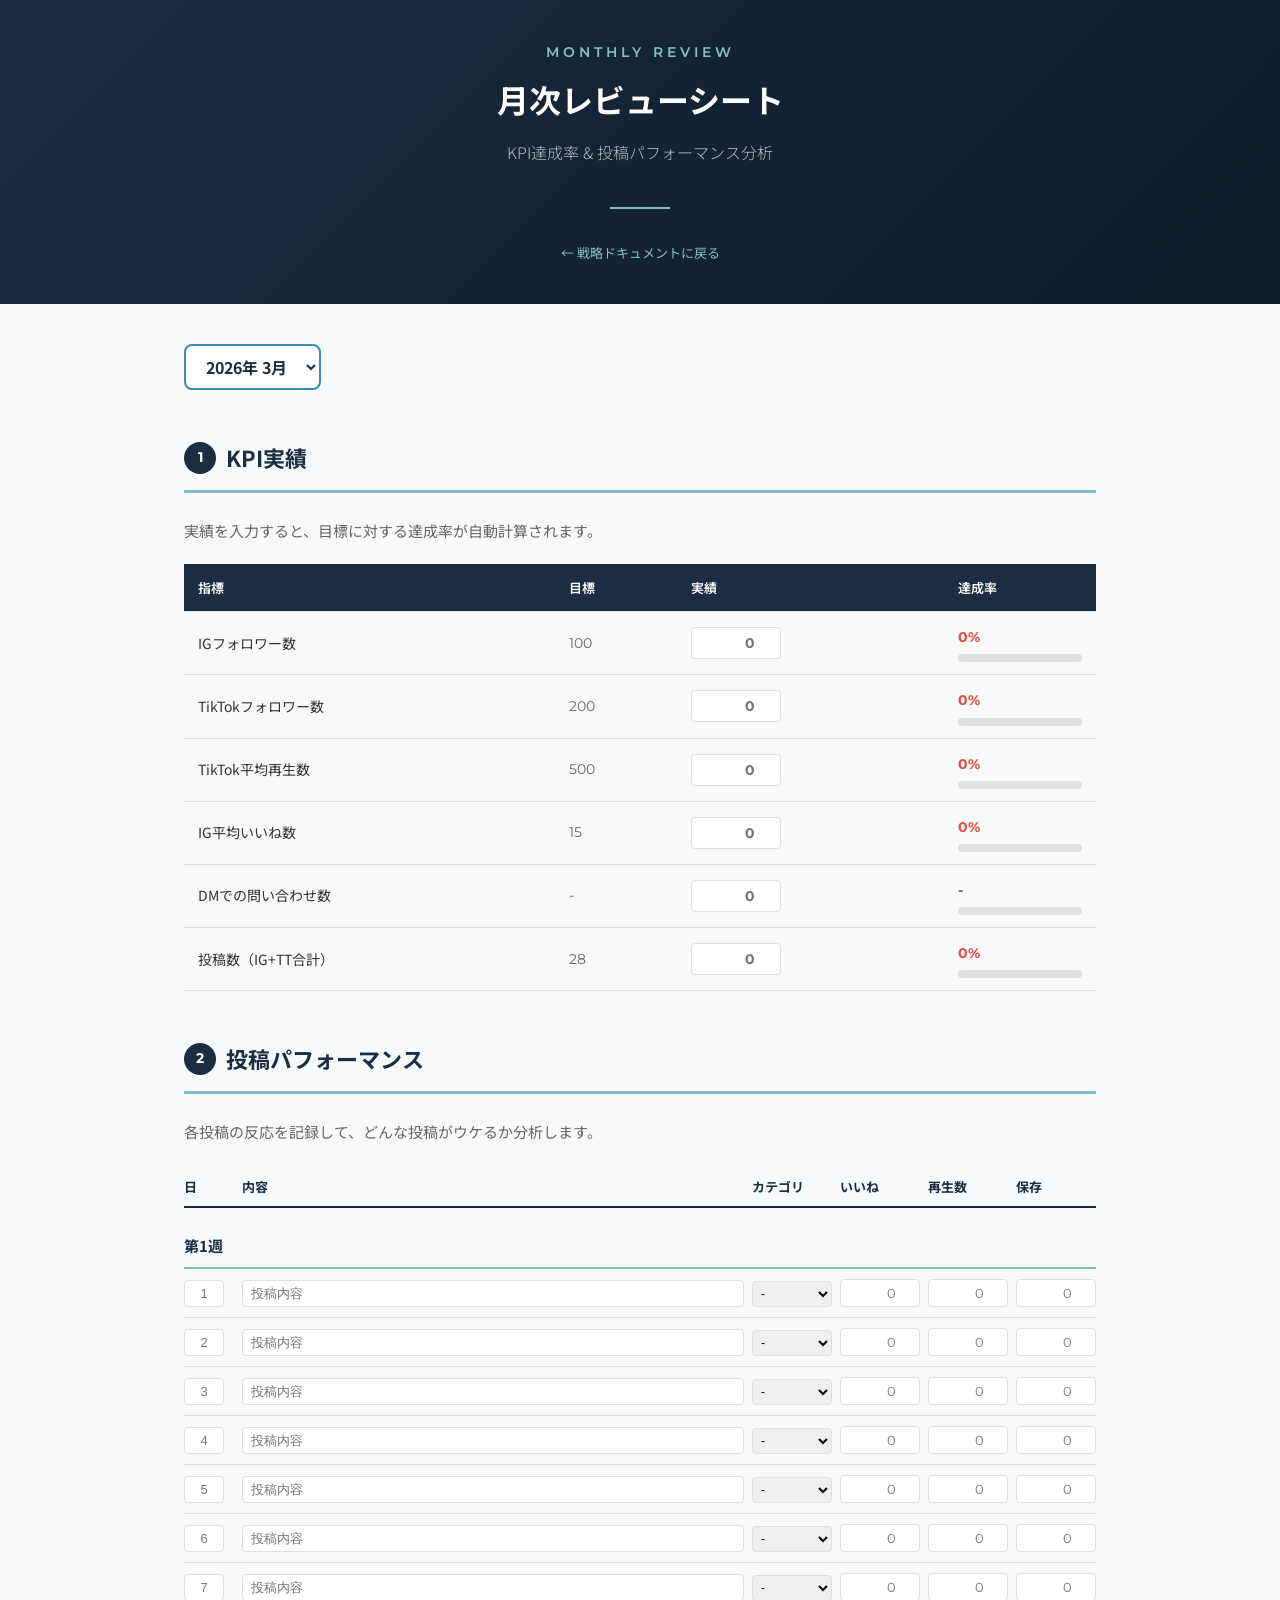
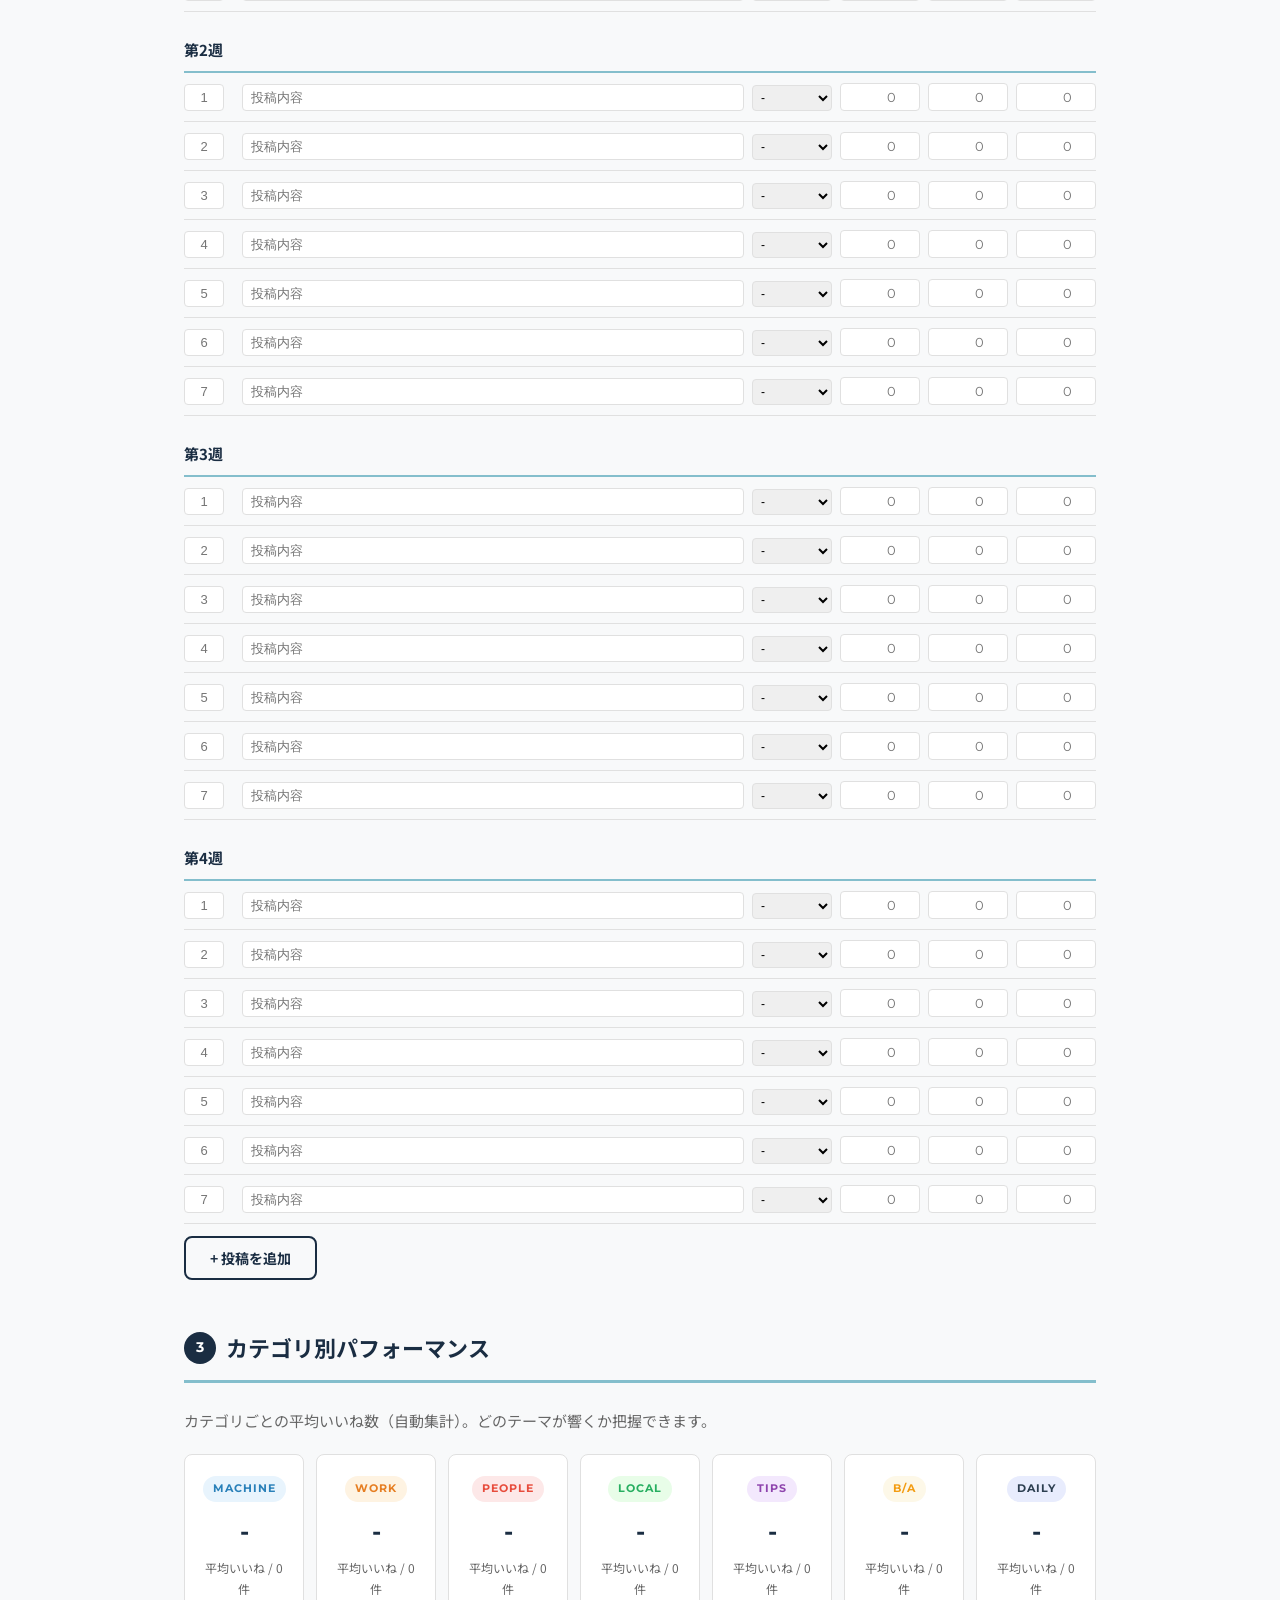
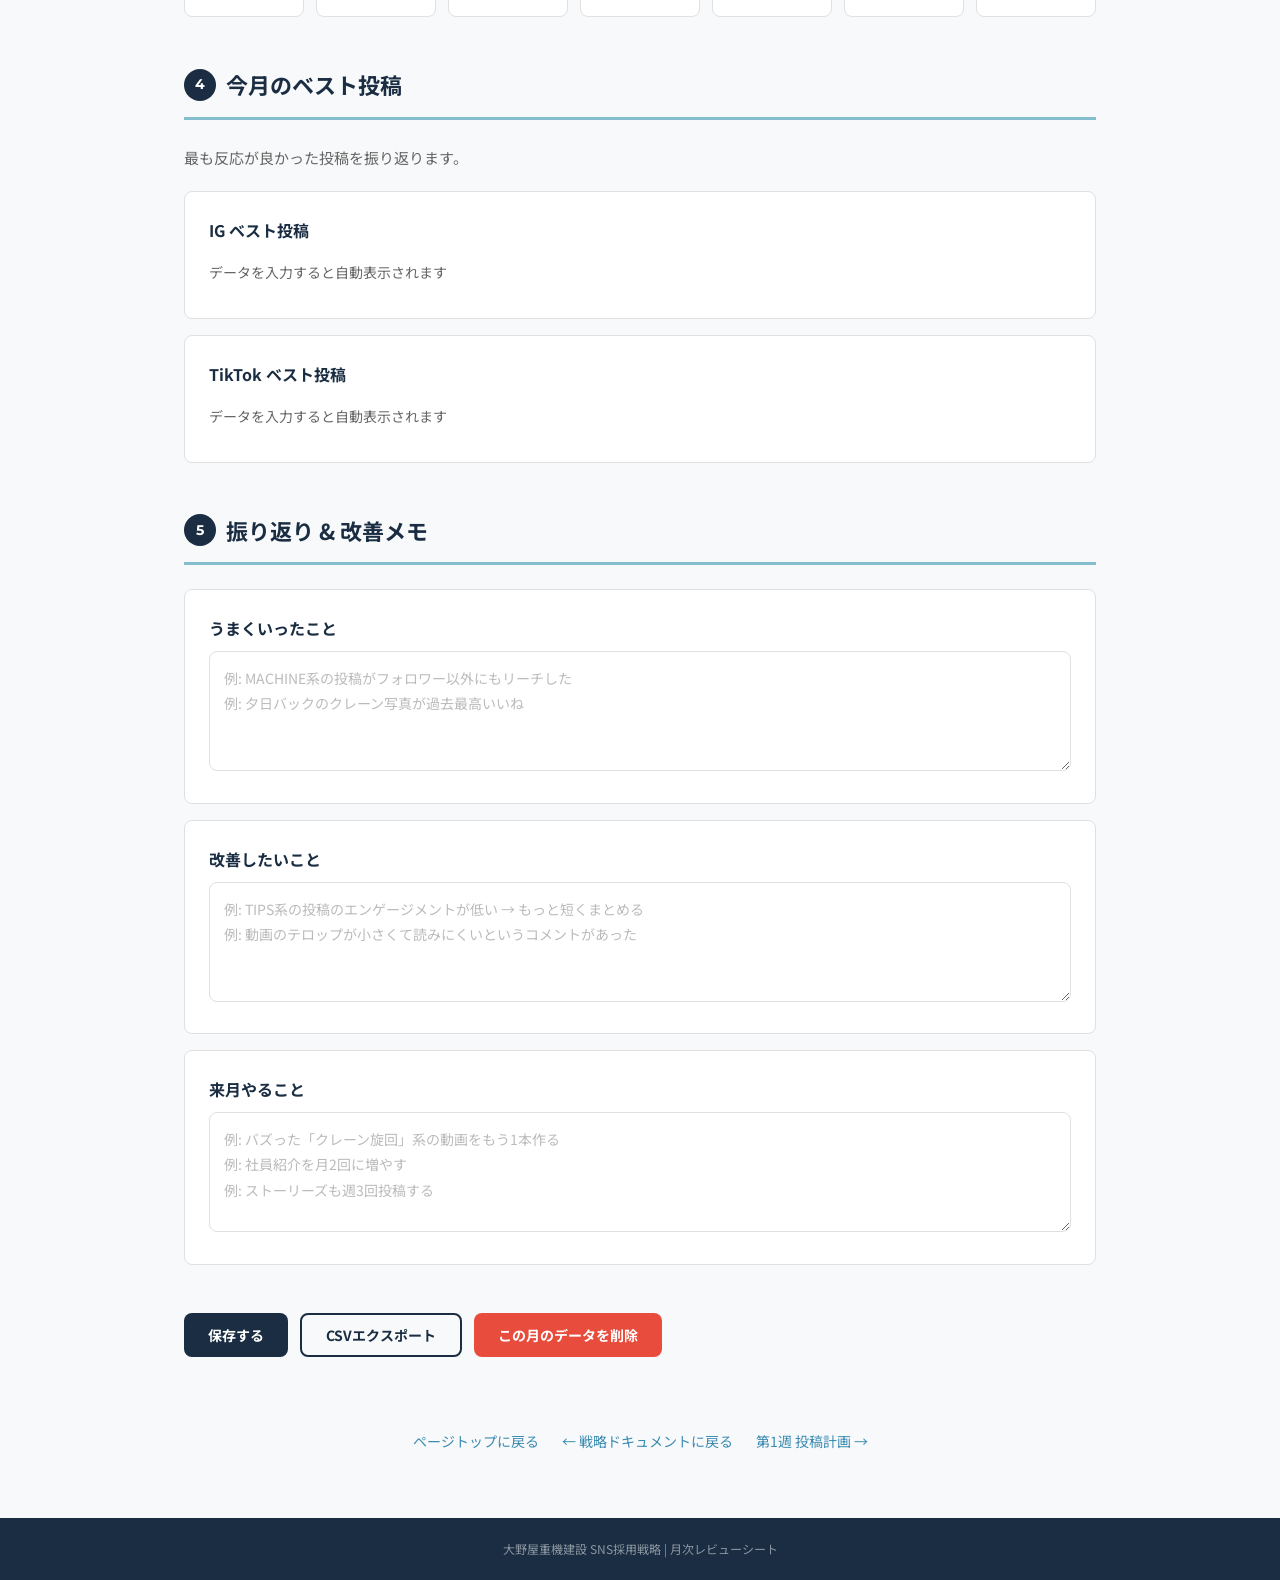
==== review.html @ db6c4397 "初版: SNS採用戦略ドキュメント + 第1週投稿計画 + 月次レビューシート Co-Authored-By: Claude Opus 4.6 <noreply@anthropic.com>" ====
<!DOCTYPE html>
<html lang="ja">
<head>
  <meta charset="UTF-8">
  <meta name="viewport" content="width=device-width, initial-scale=1.0">
  <title>月次レビューシート | 大野屋重機建設 SNS</title>
  <link href="https://fonts.googleapis.com/css2?family=Montserrat:wght@400;600;700&family=Noto+Sans+JP:wght@300;400;500;700&display=swap" rel="stylesheet">
  <link rel="stylesheet" href="css/style.css">
  <style>
    /* ---------- Review Specific Styles ---------- */
    .month-selector {
      display: flex;
      align-items: center;
      gap: 12px;
      margin-bottom: 24px;
    }
    .month-selector select {
      font-family: var(--font-ja);
      font-size: 16px;
      padding: 8px 16px;
      border: 2px solid var(--color-accent);
      border-radius: var(--radius);
      background: var(--color-white);
      color: var(--color-primary);
      font-weight: 700;
      cursor: pointer;
    }
    .month-selector .save-status {
      font-size: 13px;
      color: var(--color-success);
      opacity: 0;
      transition: opacity 0.3s;
    }
    .month-selector .save-status.show {
      opacity: 1;
    }

    /* KPI Input Table */
    .review-table {
      width: 100%;
      border-collapse: collapse;
      margin-bottom: 16px;
    }
    .review-table th,
    .review-table td {
      padding: 12px 14px;
      text-align: left;
      border-bottom: 1px solid var(--color-border);
      font-size: 14px;
    }
    .review-table th {
      background: var(--color-primary);
      color: var(--color-white);
      font-weight: 600;
      font-size: 13px;
    }
    .review-table tr:nth-child(even) {
      background: var(--color-bg);
    }
    .review-table input[type="number"] {
      width: 90px;
      padding: 6px 10px;
      border: 1px solid var(--color-border);
      border-radius: 4px;
      font-family: var(--font-en);
      font-size: 14px;
      font-weight: 700;
      text-align: right;
      color: var(--color-primary);
    }
    .review-table input[type="number"]:focus {
      outline: none;
      border-color: var(--color-accent);
      box-shadow: 0 0 0 2px rgba(58,139,178,0.2);
    }
    .target-val {
      font-family: var(--font-en);
      font-size: 13px;
      color: var(--color-text-light);
    }
    .achievement {
      font-family: var(--font-en);
      font-weight: 700;
      font-size: 14px;
    }
    .achievement.over { color: var(--color-success); }
    .achievement.near { color: var(--color-warning); }
    .achievement.under { color: #e74c3c; }
    .achievement.none { color: var(--color-text-light); }

    /* Progress Bar */
    .progress-bar {
      width: 100%;
      height: 8px;
      background: var(--color-border);
      border-radius: 4px;
      overflow: hidden;
      margin-top: 4px;
    }
    .progress-bar .fill {
      height: 100%;
      border-radius: 4px;
      transition: width 0.4s ease;
    }
    .fill.over { background: var(--color-success); }
    .fill.near { background: var(--color-warning); }
    .fill.under { background: #e74c3c; }

    /* Post Performance */
    .post-row {
      display: grid;
      grid-template-columns: 50px 1fr 80px 80px 80px 80px;
      gap: 8px;
      align-items: center;
      padding: 10px 0;
      border-bottom: 1px solid var(--color-border);
      font-size: 14px;
    }
    .post-row.header {
      font-weight: 700;
      font-size: 13px;
      color: var(--color-primary);
      border-bottom: 2px solid var(--color-primary);
      padding-bottom: 8px;
    }
    .post-row input[type="number"] {
      width: 100%;
      padding: 5px 8px;
      border: 1px solid var(--color-border);
      border-radius: 4px;
      font-family: var(--font-en);
      font-size: 13px;
      text-align: right;
    }
    .post-row input[type="number"]:focus {
      outline: none;
      border-color: var(--color-accent);
    }
    .post-row input[type="text"] {
      width: 100%;
      padding: 5px 8px;
      border: 1px solid var(--color-border);
      border-radius: 4px;
      font-size: 13px;
    }
    .post-row input[type="text"]:focus {
      outline: none;
      border-color: var(--color-accent);
    }
    .week-header {
      font-weight: 700;
      font-size: 15px;
      color: var(--color-primary);
      padding: 16px 0 8px;
      border-bottom: 2px solid var(--color-accent-light);
      margin-top: 8px;
    }

    /* Category Summary */
    .cat-summary-grid {
      display: grid;
      grid-template-columns: repeat(auto-fit, minmax(120px, 1fr));
      gap: 12px;
      margin-bottom: 20px;
    }
    .cat-summary-item {
      background: var(--color-white);
      border-radius: var(--radius);
      padding: 16px;
      text-align: center;
      border: 1px solid var(--color-border);
    }
    .cat-summary-item .cat-avg {
      font-family: var(--font-en);
      font-size: 24px;
      font-weight: 700;
      color: var(--color-primary);
      margin: 8px 0 4px;
    }
    .cat-summary-item .cat-label {
      font-size: 12px;
      color: var(--color-text-light);
    }

    /* Textarea */
    .review-textarea {
      width: 100%;
      min-height: 120px;
      padding: 14px;
      border: 1px solid var(--color-border);
      border-radius: var(--radius);
      font-family: var(--font-ja);
      font-size: 14px;
      line-height: 1.8;
      resize: vertical;
      color: var(--color-text);
    }
    .review-textarea:focus {
      outline: none;
      border-color: var(--color-accent);
      box-shadow: 0 0 0 2px rgba(58,139,178,0.2);
    }
    .review-textarea::placeholder {
      color: #bbb;
    }

    /* Action Buttons */
    .action-bar {
      display: flex;
      gap: 12px;
      margin-top: 16px;
      flex-wrap: wrap;
    }
    .btn {
      display: inline-block;
      padding: 10px 24px;
      border: none;
      border-radius: var(--radius);
      font-family: var(--font-ja);
      font-size: 14px;
      font-weight: 700;
      cursor: pointer;
      transition: background var(--transition);
    }
    .btn-primary {
      background: var(--color-primary);
      color: var(--color-white);
    }
    .btn-primary:hover { background: var(--color-primary-light); }
    .btn-danger {
      background: #e74c3c;
      color: var(--color-white);
    }
    .btn-danger:hover { background: #c0392b; }
    .btn-outline {
      background: transparent;
      color: var(--color-primary);
      border: 2px solid var(--color-primary);
    }
    .btn-outline:hover { background: var(--color-primary); color: var(--color-white); }

    /* Responsive */
    @media (max-width: 768px) {
      .post-row {
        grid-template-columns: 40px 1fr 60px 60px;
        font-size: 13px;
      }
      .post-row .hide-sp { display: none; }
      .review-table input[type="number"] { width: 70px; }
    }
  </style>
</head>
<body>

  <!-- ========== Header ========== -->
  <div class="cover" style="min-height:auto; padding:40px 24px;">
    <div class="cover-logo">MONTHLY REVIEW</div>
    <h1 class="cover-title">月次レビューシート</h1>
    <p class="cover-subtitle">KPI達成率 &amp; 投稿パフォーマンス分析</p>
    <div class="cover-divider"></div>
    <p style="color:rgba(255,255,255,0.5); font-size:13px;">
      <a href="index.html" style="color:var(--color-accent-light);">&larr; 戦略ドキュメントに戻る</a>
    </p>
  </div>

  <div class="container">

    <!-- ========== 月選択 ========== -->
    <section class="section">
      <div class="month-selector">
        <select id="monthSelect">
          <option value="2026-03">2026年 3月</option>
          <option value="2026-04">2026年 4月</option>
          <option value="2026-05">2026年 5月</option>
          <option value="2026-06">2026年 6月</option>
          <option value="2026-07">2026年 7月</option>
          <option value="2026-08">2026年 8月</option>
          <option value="2026-09">2026年 9月</option>
        </select>
        <span class="save-status" id="saveStatus">保存しました</span>
      </div>
    </section>

    <!-- ========== 1. KPI実績 ========== -->
    <section class="section">
      <h2 class="section-title"><span class="num">1</span>KPI実績</h2>
      <p class="section-lead">実績を入力すると、目標に対する達成率が自動計算されます。</p>

      <table class="review-table">
        <thead>
          <tr>
            <th>指標</th>
            <th>目標</th>
            <th>実績</th>
            <th>達成率</th>
          </tr>
        </thead>
        <tbody>
          <tr>
            <td>IGフォロワー数</td>
            <td class="target-val" id="target-ig-followers">-</td>
            <td><input type="number" id="kpi-ig-followers" min="0" placeholder="0"></td>
            <td>
              <span class="achievement none" id="rate-ig-followers">-</span>
              <div class="progress-bar"><div class="fill" id="bar-ig-followers"></div></div>
            </td>
          </tr>
          <tr>
            <td>TikTokフォロワー数</td>
            <td class="target-val" id="target-tt-followers">-</td>
            <td><input type="number" id="kpi-tt-followers" min="0" placeholder="0"></td>
            <td>
              <span class="achievement none" id="rate-tt-followers">-</span>
              <div class="progress-bar"><div class="fill" id="bar-tt-followers"></div></div>
            </td>
          </tr>
          <tr>
            <td>TikTok平均再生数</td>
            <td class="target-val" id="target-tt-views">-</td>
            <td><input type="number" id="kpi-tt-views" min="0" placeholder="0"></td>
            <td>
              <span class="achievement none" id="rate-tt-views">-</span>
              <div class="progress-bar"><div class="fill" id="bar-tt-views"></div></div>
            </td>
          </tr>
          <tr>
            <td>IG平均いいね数</td>
            <td class="target-val" id="target-ig-likes">-</td>
            <td><input type="number" id="kpi-ig-likes" min="0" placeholder="0"></td>
            <td>
              <span class="achievement none" id="rate-ig-likes">-</span>
              <div class="progress-bar"><div class="fill" id="bar-ig-likes"></div></div>
            </td>
          </tr>
          <tr>
            <td>DMでの問い合わせ数</td>
            <td class="target-val" id="target-dm">-</td>
            <td><input type="number" id="kpi-dm" min="0" placeholder="0"></td>
            <td>
              <span class="achievement none" id="rate-dm">-</span>
              <div class="progress-bar"><div class="fill" id="bar-dm"></div></div>
            </td>
          </tr>
          <tr>
            <td>投稿数（IG+TT合計）</td>
            <td class="target-val">28</td>
            <td><input type="number" id="kpi-posts" min="0" placeholder="0"></td>
            <td>
              <span class="achievement none" id="rate-posts">-</span>
              <div class="progress-bar"><div class="fill" id="bar-posts"></div></div>
            </td>
          </tr>
        </tbody>
      </table>
    </section>

    <!-- ========== 2. 投稿パフォーマンス ========== -->
    <section class="section">
      <h2 class="section-title"><span class="num">2</span>投稿パフォーマンス</h2>
      <p class="section-lead">各投稿の反応を記録して、どんな投稿がウケるか分析します。</p>

      <div id="postPerformance"></div>

      <div class="action-bar" style="margin-top: 12px;">
        <button class="btn btn-outline" onclick="addPostRow()">+ 投稿を追加</button>
      </div>
    </section>

    <!-- ========== 3. カテゴリ別平均 ========== -->
    <section class="section">
      <h2 class="section-title"><span class="num">3</span>カテゴリ別パフォーマンス</h2>
      <p class="section-lead">カテゴリごとの平均いいね数（自動集計）。どのテーマが響くか把握できます。</p>

      <div class="cat-summary-grid" id="catSummary">
        <!-- JS で自動生成 -->
      </div>
    </section>

    <!-- ========== 4. ベスト投稿 ========== -->
    <section class="section">
      <h2 class="section-title"><span class="num">4</span>今月のベスト投稿</h2>
      <p class="section-lead">最も反応が良かった投稿を振り返ります。</p>

      <div class="card">
        <h3 class="card-title">IG ベスト投稿</h3>
        <div id="bestIG" style="font-size:14px; color:var(--color-text-light); padding:8px 0;">データを入力すると自動表示されます</div>
      </div>
      <div class="card">
        <h3 class="card-title">TikTok ベスト投稿</h3>
        <div id="bestTT" style="font-size:14px; color:var(--color-text-light); padding:8px 0;">データを入力すると自動表示されます</div>
      </div>
    </section>

    <!-- ========== 5. 振り返りメモ ========== -->
    <section class="section">
      <h2 class="section-title"><span class="num">5</span>振り返り &amp; 改善メモ</h2>

      <div class="card">
        <h3 class="card-title">うまくいったこと</h3>
        <textarea class="review-textarea" id="memo-good" placeholder="例: MACHINE系の投稿がフォロワー以外にもリーチした&#10;例: 夕日バックのクレーン写真が過去最高いいね"></textarea>
      </div>

      <div class="card">
        <h3 class="card-title">改善したいこと</h3>
        <textarea class="review-textarea" id="memo-improve" placeholder="例: TIPS系の投稿のエンゲージメントが低い → もっと短くまとめる&#10;例: 動画のテロップが小さくて読みにくいというコメントがあった"></textarea>
      </div>

      <div class="card">
        <h3 class="card-title">来月やること</h3>
        <textarea class="review-textarea" id="memo-next" placeholder="例: バズった「クレーン旋回」系の動画をもう1本作る&#10;例: 社員紹介を月2回に増やす&#10;例: ストーリーズも週3回投稿する"></textarea>
      </div>
    </section>

    <!-- ========== 操作ボタン ========== -->
    <section class="section">
      <div class="action-bar">
        <button class="btn btn-primary" onclick="saveData()">保存する</button>
        <button class="btn btn-outline" onclick="exportCSV()">CSVエクスポート</button>
        <button class="btn btn-danger" onclick="clearData()">この月のデータを削除</button>
      </div>
    </section>

    <!-- ========== Navigation ========== -->
    <div class="back-to-top">
      <a href="#" style="margin-right:20px;">ページトップに戻る</a>
      <a href="index.html">&larr; 戦略ドキュメントに戻る</a>
      <a href="weekly-plan.html" style="margin-left:20px;">第1週 投稿計画 &rarr;</a>
    </div>

  </div>

  <!-- ========== Footer ========== -->
  <footer class="doc-footer">
    大野屋重機建設 SNS採用戦略 | 月次レビューシート
  </footer>

  <!-- ========== JavaScript ========== -->
  <script>
  // --- KPI目標データ（月ごと） ---
  const TARGETS = {
    '2026-03': { igFollowers: 100, ttFollowers: 200, ttViews: 500, igLikes: 15,  dm: 0,  posts: 28 },
    '2026-04': { igFollowers: 100, ttFollowers: 200, ttViews: 500, igLikes: 15,  dm: 0,  posts: 28 },
    '2026-05': { igFollowers: 300, ttFollowers: 500, ttViews: 1000, igLikes: 30, dm: 1,  posts: 28 },
    '2026-06': { igFollowers: 500, ttFollowers: 1000, ttViews: 2000, igLikes: 50, dm: 1, posts: 28 },
    '2026-07': { igFollowers: 700, ttFollowers: 1500, ttViews: 3000, igLikes: 70, dm: 2, posts: 28 },
    '2026-08': { igFollowers: 850, ttFollowers: 2000, ttViews: 4000, igLikes: 85, dm: 2, posts: 28 },
    '2026-09': { igFollowers: 1000, ttFollowers: 3000, ttViews: 5000, igLikes: 100, dm: 3, posts: 28 },
  };

  const CATEGORIES = ['MACHINE','WORK','PEOPLE','LOCAL','TIPS','B/A','DAILY'];
  const CAT_CLASSES = {
    'MACHINE': 'badge-machine', 'WORK': 'badge-work', 'PEOPLE': 'badge-people',
    'LOCAL': 'badge-local', 'TIPS': 'badge-tips', 'B/A': 'badge-ba', 'DAILY': 'badge-daily'
  };

  const KPI_FIELDS = [
    { id: 'ig-followers', key: 'igFollowers' },
    { id: 'tt-followers', key: 'ttFollowers' },
    { id: 'tt-views',     key: 'ttViews' },
    { id: 'ig-likes',     key: 'igLikes' },
    { id: 'dm',           key: 'dm' },
    { id: 'posts',        key: 'posts' },
  ];

  let postRows = [];
  let currentMonth = '2026-03';

  // --- 初期化 ---
  function init() {
    currentMonth = document.getElementById('monthSelect').value;
    updateTargets();
    loadData();
    renderPostRows();
    calcAll();
  }

  document.getElementById('monthSelect').addEventListener('change', function() {
    saveData();
    init();
  });

  // --- 目標表示を更新 ---
  function updateTargets() {
    const t = TARGETS[currentMonth] || {};
    document.getElementById('target-ig-followers').textContent = t.igFollowers || '-';
    document.getElementById('target-tt-followers').textContent = t.ttFollowers || '-';
    document.getElementById('target-tt-views').textContent = t.ttViews || '-';
    document.getElementById('target-ig-likes').textContent = t.igLikes || '-';
    document.getElementById('target-dm').textContent = t.dm > 0 ? t.dm : '-';
  }

  // --- 達成率計算 ---
  function calcRate(actual, target) {
    if (!target || target === 0) return null;
    return Math.round((actual / target) * 100);
  }

  function rateClass(rate) {
    if (rate === null) return 'none';
    if (rate >= 100) return 'over';
    if (rate >= 70) return 'near';
    return 'under';
  }

  function calcAll() {
    const t = TARGETS[currentMonth] || {};

    KPI_FIELDS.forEach(f => {
      const input = document.getElementById('kpi-' + f.id);
      const val = parseInt(input.value) || 0;
      const target = f.key === 'posts' ? 28 : (t[f.key] || 0);
      const rate = target > 0 ? calcRate(val, target) : null;
      const cls = rateClass(rate);

      const rateEl = document.getElementById('rate-' + f.id);
      rateEl.textContent = rate !== null ? rate + '%' : '-';
      rateEl.className = 'achievement ' + cls;

      const barEl = document.getElementById('bar-' + f.id);
      barEl.style.width = rate !== null ? Math.min(rate, 100) + '%' : '0%';
      barEl.className = 'fill ' + cls;
    });

    calcCategorySummary();
    calcBestPosts();
  }

  // --- KPI入力イベント ---
  KPI_FIELDS.forEach(f => {
    document.getElementById('kpi-' + f.id).addEventListener('input', function() {
      calcAll();
      autoSave();
    });
  });

  // --- 投稿パフォーマンス行 ---
  function renderPostRows() {
    const container = document.getElementById('postPerformance');
    container.innerHTML = '';

    // ヘッダー
    const header = document.createElement('div');
    header.className = 'post-row header';
    header.innerHTML = '<div>日</div><div>内容</div><div>カテゴリ</div><div>いいね</div><div class="hide-sp">再生数</div><div class="hide-sp">保存</div>';
    container.appendChild(header);

    if (postRows.length === 0) {
      // デフォルト: 4週分の空行を生成
      for (let w = 1; w <= 4; w++) {
        for (let d = 0; d < 7; d++) {
          postRows.push({ day: '', content: '', category: '', likes: '', views: '', saves: '' });
        }
      }
    }

    let weekNum = 0;
    postRows.forEach((row, i) => {
      // 週区切り
      if (i % 7 === 0) {
        weekNum++;
        const weekH = document.createElement('div');
        weekH.className = 'week-header';
        weekH.textContent = '第' + weekNum + '週';
        container.appendChild(weekH);
      }

      const el = document.createElement('div');
      el.className = 'post-row';
      el.innerHTML =
        '<div><input type="text" value="' + esc(row.day) + '" data-i="' + i + '" data-f="day" style="width:40px;text-align:center;" placeholder="' + (i % 7 + 1) + '"></div>' +
        '<div><input type="text" value="' + esc(row.content) + '" data-i="' + i + '" data-f="content" placeholder="投稿内容"></div>' +
        '<div><select data-i="' + i + '" data-f="category" style="font-size:12px;padding:4px;border:1px solid #e0e0e0;border-radius:4px;width:100%;">' +
          '<option value="">-</option>' +
          CATEGORIES.map(c => '<option value="' + c + '"' + (row.category === c ? ' selected' : '') + '>' + c + '</option>').join('') +
        '</select></div>' +
        '<div><input type="number" value="' + esc(row.likes) + '" data-i="' + i + '" data-f="likes" min="0" placeholder="0"></div>' +
        '<div class="hide-sp"><input type="number" value="' + esc(row.views) + '" data-i="' + i + '" data-f="views" min="0" placeholder="0"></div>' +
        '<div class="hide-sp"><input type="number" value="' + esc(row.saves) + '" data-i="' + i + '" data-f="saves" min="0" placeholder="0"></div>';
      container.appendChild(el);
    });

    // イベント登録
    container.querySelectorAll('input, select').forEach(el => {
      el.addEventListener('input', function() {
        const i = parseInt(this.dataset.i);
        const f = this.dataset.f;
        if (i >= 0 && f) {
          postRows[i][f] = this.value;
          calcAll();
          autoSave();
        }
      });
    });
  }

  function addPostRow() {
    for (let d = 0; d < 7; d++) {
      postRows.push({ day: '', content: '', category: '', likes: '', views: '', saves: '' });
    }
    renderPostRows();
  }

  // --- カテゴリ別集計 ---
  function calcCategorySummary() {
    const sums = {};
    const counts = {};
    CATEGORIES.forEach(c => { sums[c] = 0; counts[c] = 0; });

    postRows.forEach(row => {
      if (row.category && row.likes) {
        const likes = parseInt(row.likes) || 0;
        if (likes > 0) {
          sums[row.category] = (sums[row.category] || 0) + likes;
          counts[row.category] = (counts[row.category] || 0) + 1;
        }
      }
    });

    const container = document.getElementById('catSummary');
    container.innerHTML = CATEGORIES.map(c => {
      const avg = counts[c] > 0 ? Math.round(sums[c] / counts[c]) : '-';
      const countLabel = counts[c] > 0 ? counts[c] + '件' : '0件';
      return '<div class="cat-summary-item">' +
        '<span class="badge ' + (CAT_CLASSES[c] || '') + '">' + c + '</span>' +
        '<div class="cat-avg">' + avg + '</div>' +
        '<div class="cat-label">平均いいね / ' + countLabel + '</div>' +
      '</div>';
    }).join('');
  }

  // --- ベスト投稿 ---
  function calcBestPosts() {
    let bestIG = { likes: 0, content: '', day: '' };
    let bestTT = { views: 0, content: '', day: '' };

    postRows.forEach(row => {
      const likes = parseInt(row.likes) || 0;
      const views = parseInt(row.views) || 0;
      if (likes > bestIG.likes) {
        bestIG = { likes, content: row.content, day: row.day };
      }
      if (views > bestTT.views) {
        bestTT = { views, content: row.content, day: row.day };
      }
    });

    const igEl = document.getElementById('bestIG');
    if (bestIG.likes > 0) {
      igEl.innerHTML = '<strong style="color:var(--color-primary);">' + esc(bestIG.content) + '</strong>' +
        (bestIG.day ? ' (' + esc(bestIG.day) + ')' : '') +
        ' &mdash; <span style="color:var(--color-accent);font-family:var(--font-en);font-weight:700;">' + bestIG.likes + ' いいね</span>';
    } else {
      igEl.textContent = 'データを入力すると自動表示されます';
    }

    const ttEl = document.getElementById('bestTT');
    if (bestTT.views > 0) {
      ttEl.innerHTML = '<strong style="color:var(--color-primary);">' + esc(bestTT.content) + '</strong>' +
        (bestTT.day ? ' (' + esc(bestTT.day) + ')' : '') +
        ' &mdash; <span style="color:var(--color-accent);font-family:var(--font-en);font-weight:700;">' + bestTT.views + ' 再生</span>';
    } else {
      ttEl.textContent = 'データを入力すると自動表示されます';
    }
  }

  // --- 保存 / 読込 ---
  function getStorageKey() {
    return 'ohnoya-sns-review-' + currentMonth;
  }

  function saveData() {
    const data = {
      kpi: {},
      posts: postRows,
      memos: {
        good: document.getElementById('memo-good').value,
        improve: document.getElementById('memo-improve').value,
        next: document.getElementById('memo-next').value,
      }
    };
    KPI_FIELDS.forEach(f => {
      data.kpi[f.id] = document.getElementById('kpi-' + f.id).value;
    });
    localStorage.setItem(getStorageKey(), JSON.stringify(data));
    showSaveStatus();
  }

  function loadData() {
    const raw = localStorage.getItem(getStorageKey());
    if (!raw) {
      postRows = [];
      KPI_FIELDS.forEach(f => {
        document.getElementById('kpi-' + f.id).value = '';
      });
      document.getElementById('memo-good').value = '';
      document.getElementById('memo-improve').value = '';
      document.getElementById('memo-next').value = '';
      return;
    }
    const data = JSON.parse(raw);
    KPI_FIELDS.forEach(f => {
      document.getElementById('kpi-' + f.id).value = data.kpi[f.id] || '';
    });
    postRows = data.posts || [];
    document.getElementById('memo-good').value = (data.memos && data.memos.good) || '';
    document.getElementById('memo-improve').value = (data.memos && data.memos.improve) || '';
    document.getElementById('memo-next').value = (data.memos && data.memos.next) || '';
  }

  function clearData() {
    if (!confirm('この月のデータをすべて削除しますか？')) return;
    localStorage.removeItem(getStorageKey());
    postRows = [];
    init();
  }

  let saveTimer = null;
  function autoSave() {
    clearTimeout(saveTimer);
    saveTimer = setTimeout(() => saveData(), 500);
  }

  function showSaveStatus() {
    const el = document.getElementById('saveStatus');
    el.classList.add('show');
    setTimeout(() => el.classList.remove('show'), 2000);
  }

  // テキストエリア自動保存
  ['memo-good', 'memo-improve', 'memo-next'].forEach(id => {
    document.getElementById(id).addEventListener('input', autoSave);
  });

  // --- CSVエクスポート ---
  function exportCSV() {
    let csv = '\uFEFF'; // BOM for Excel
    csv += '月,指標,目標,実績,達成率\n';
    const t = TARGETS[currentMonth] || {};
    KPI_FIELDS.forEach(f => {
      const val = parseInt(document.getElementById('kpi-' + f.id).value) || 0;
      const target = f.key === 'posts' ? 28 : (t[f.key] || 0);
      const rate = target > 0 ? calcRate(val, target) + '%' : '-';
      const label = document.getElementById('kpi-' + f.id).closest('tr').querySelector('td').textContent;
      csv += currentMonth + ',' + label + ',' + target + ',' + val + ',' + rate + '\n';
    });

    csv += '\n日,内容,カテゴリ,いいね,再生数,保存\n';
    postRows.forEach(row => {
      csv += [row.day, '"' + (row.content || '') + '"', row.category, row.likes, row.views, row.saves].join(',') + '\n';
    });

    const blob = new Blob([csv], { type: 'text/csv;charset=utf-8;' });
    const url = URL.createObjectURL(blob);
    const a = document.createElement('a');
    a.href = url;
    a.download = 'sns-review-' + currentMonth + '.csv';
    a.click();
    URL.revokeObjectURL(url);
  }

  // --- ユーティリティ ---
  function esc(str) {
    if (!str) return '';
    return String(str).replace(/&/g,'&amp;').replace(/</g,'&lt;').replace(/>/g,'&gt;').replace(/"/g,'&quot;');
  }

  // --- 起動 ---
  init();
  </script>

</body>
</html>
---- css/style.css ----
/* ============================================
   大野屋重機建設 SNS戦略ドキュメント - Style
   カラー: ohnoya.hp2 準拠
   ============================================ */

/* ---------- CSS Variables ---------- */
:root {
  --color-primary: #1a2d42;
  --color-primary-light: #2a4a6b;
  --color-accent: #3a8bb2;
  --color-accent-light: #84becc;
  --color-text: #333333;
  --color-text-light: #666666;
  --color-white: #ffffff;
  --color-bg: #f8f9fa;
  --color-bg-dark: #0d1b2a;
  --color-border: #e0e0e0;
  --color-success: #2ecc71;
  --color-warning: #f39c12;
  --font-ja: 'Noto Sans JP', 'ヒラギノ角ゴ Pro W3', 'メイリオ', sans-serif;
  --font-en: 'Montserrat', sans-serif;
  --max-width: 960px;
  --transition: 0.3s ease;
  --radius: 8px;
}

/* ---------- Reset ---------- */
*, *::before, *::after {
  margin: 0;
  padding: 0;
  box-sizing: border-box;
}

html {
  scroll-behavior: smooth;
  font-size: 16px;
}

body {
  font-family: var(--font-ja);
  color: var(--color-text);
  line-height: 1.8;
  background: var(--color-bg);
}

a {
  color: var(--color-accent);
  text-decoration: none;
  transition: color var(--transition);
}
a:hover { color: var(--color-primary); }

img { max-width: 100%; height: auto; display: block; }

/* ---------- Cover Page ---------- */
.cover {
  min-height: 100vh;
  display: flex;
  flex-direction: column;
  justify-content: center;
  align-items: center;
  text-align: center;
  background: linear-gradient(135deg, var(--color-primary) 0%, var(--color-bg-dark) 100%);
  color: var(--color-white);
  padding: 60px 24px;
}

.cover-logo {
  font-family: var(--font-en);
  font-size: 14px;
  font-weight: 600;
  letter-spacing: 4px;
  text-transform: uppercase;
  color: var(--color-accent-light);
  margin-bottom: 12px;
}

.cover-title {
  font-size: 32px;
  font-weight: 700;
  line-height: 1.4;
  margin-bottom: 16px;
}

.cover-subtitle {
  font-size: 16px;
  font-weight: 300;
  color: rgba(255,255,255,0.7);
  margin-bottom: 40px;
}

.cover-divider {
  width: 60px;
  height: 2px;
  background: var(--color-accent-light);
  margin: 0 auto 32px;
}

.cover-meta {
  font-size: 14px;
  color: rgba(255,255,255,0.6);
  line-height: 2;
}

/* ---------- Container ---------- */
.container {
  max-width: var(--max-width);
  margin: 0 auto;
  padding: 40px 24px;
}

/* ---------- Section ---------- */
.section {
  margin-bottom: 48px;
}

.section-title {
  font-size: 22px;
  font-weight: 700;
  color: var(--color-primary);
  border-bottom: 3px solid var(--color-accent-light);
  padding-bottom: 12px;
  margin-bottom: 24px;
  display: flex;
  align-items: center;
  gap: 10px;
}

.section-title .num {
  font-family: var(--font-en);
  font-size: 14px;
  font-weight: 700;
  color: var(--color-white);
  background: var(--color-primary);
  width: 32px;
  height: 32px;
  border-radius: 50%;
  display: inline-flex;
  align-items: center;
  justify-content: center;
  flex-shrink: 0;
}

.section-lead {
  font-size: 15px;
  color: var(--color-text-light);
  margin-bottom: 20px;
}

/* ---------- Cards (General) ---------- */
.card {
  background: var(--color-white);
  border-radius: var(--radius);
  padding: 24px;
  margin-bottom: 16px;
  border: 1px solid var(--color-border);
}

.card-title {
  font-size: 16px;
  font-weight: 700;
  color: var(--color-primary);
  margin-bottom: 8px;
}

/* ---------- Persona Cards ---------- */
.persona-grid {
  display: grid;
  grid-template-columns: repeat(auto-fit, minmax(280px, 1fr));
  gap: 16px;
}

.persona-card {
  background: var(--color-white);
  border-radius: var(--radius);
  padding: 24px;
  border-left: 4px solid var(--color-accent);
}

.persona-card .label {
  font-family: var(--font-en);
  font-size: 12px;
  font-weight: 700;
  color: var(--color-accent);
  letter-spacing: 2px;
  text-transform: uppercase;
  margin-bottom: 4px;
}

.persona-card h3 {
  font-size: 18px;
  color: var(--color-primary);
  margin-bottom: 8px;
}

.persona-card .age {
  font-size: 13px;
  color: var(--color-text-light);
  margin-bottom: 12px;
}

.persona-card ul {
  list-style: none;
  padding: 0;
}

.persona-card li {
  font-size: 14px;
  padding: 4px 0;
  padding-left: 16px;
  position: relative;
}

.persona-card li::before {
  content: "·";
  position: absolute;
  left: 0;
  color: var(--color-accent);
  font-weight: 700;
}

/* ---------- Platform Comparison ---------- */
.platform-grid {
  display: grid;
  grid-template-columns: 1fr 1fr;
  gap: 16px;
}

.platform-card {
  background: var(--color-white);
  border-radius: var(--radius);
  padding: 24px;
  border-top: 4px solid var(--color-accent);
}

.platform-card .platform-name {
  font-family: var(--font-en);
  font-size: 20px;
  font-weight: 700;
  color: var(--color-primary);
  margin-bottom: 12px;
}

/* ---------- Category Badges ---------- */
.badge {
  display: inline-block;
  font-size: 11px;
  font-weight: 700;
  padding: 3px 10px;
  border-radius: 20px;
  letter-spacing: 1px;
  text-transform: uppercase;
  font-family: var(--font-en);
}

.badge-machine { background: #e8f4fd; color: #2980b9; }
.badge-work { background: #fef3e2; color: #e67e22; }
.badge-people { background: #fde8e8; color: #e74c3c; }
.badge-local { background: #e8fde8; color: #27ae60; }
.badge-tips { background: #f3e8fd; color: #8e44ad; }
.badge-ba { background: #fdf8e8; color: #f39c12; }
.badge-daily { background: #e8ecfd; color: #2c3e50; }

/* ---------- Content Category Grid ---------- */
.category-grid {
  display: grid;
  grid-template-columns: repeat(auto-fit, minmax(200px, 1fr));
  gap: 12px;
}

.category-item {
  background: var(--color-white);
  border-radius: var(--radius);
  padding: 16px;
  text-align: center;
  border: 1px solid var(--color-border);
}

.category-item .cat-name {
  font-weight: 700;
  font-size: 15px;
  margin-top: 8px;
  margin-bottom: 4px;
}

.category-item .cat-desc {
  font-size: 13px;
  color: var(--color-text-light);
}

/* ---------- Hashtag Section ---------- */
.hashtag-group {
  margin-bottom: 20px;
}

.hashtag-group h3 {
  font-size: 15px;
  font-weight: 700;
  color: var(--color-primary);
  margin-bottom: 8px;
}

.tag-list {
  display: flex;
  flex-wrap: wrap;
  gap: 8px;
}

.tag {
  display: inline-block;
  background: var(--color-primary);
  color: var(--color-white);
  font-size: 13px;
  padding: 4px 12px;
  border-radius: 20px;
}

.tag.accent {
  background: var(--color-accent);
}

.tag.light {
  background: var(--color-accent-light);
  color: var(--color-primary);
}

/* ---------- KPI Table ---------- */
.kpi-table {
  width: 100%;
  border-collapse: collapse;
  margin-bottom: 16px;
}

.kpi-table th,
.kpi-table td {
  padding: 12px 16px;
  text-align: left;
  border-bottom: 1px solid var(--color-border);
  font-size: 14px;
}

.kpi-table th {
  background: var(--color-primary);
  color: var(--color-white);
  font-weight: 600;
  font-size: 13px;
}

.kpi-table tr:nth-child(even) {
  background: var(--color-bg);
}

.kpi-table .num-cell {
  font-family: var(--font-en);
  font-weight: 700;
  color: var(--color-accent);
}

/* ---------- Flow Steps ---------- */
.flow-steps {
  display: flex;
  flex-direction: column;
  gap: 12px;
}

.flow-step {
  display: flex;
  align-items: flex-start;
  gap: 16px;
  background: var(--color-white);
  border-radius: var(--radius);
  padding: 16px 20px;
  border: 1px solid var(--color-border);
}

.flow-step .step-num {
  font-family: var(--font-en);
  font-size: 18px;
  font-weight: 700;
  color: var(--color-accent);
  flex-shrink: 0;
  width: 32px;
}

.flow-step .step-title {
  font-weight: 700;
  margin-bottom: 4px;
}

.flow-step .step-desc {
  font-size: 14px;
  color: var(--color-text-light);
}

/* ---------- Checklist ---------- */
.checklist {
  list-style: none;
  padding: 0;
}

.checklist li {
  padding: 10px 0;
  padding-left: 28px;
  position: relative;
  border-bottom: 1px solid var(--color-border);
  font-size: 14px;
}

.checklist li::before {
  content: "□";
  position: absolute;
  left: 0;
  color: var(--color-accent);
  font-size: 16px;
}

/* ============================================
   Post Card (weekly-plan.html 用)
   ============================================ */

.post-card {
  background: var(--color-white);
  border-radius: var(--radius);
  margin-bottom: 24px;
  overflow: hidden;
  border: 1px solid var(--color-border);
}

.post-card-header {
  background: var(--color-primary);
  color: var(--color-white);
  padding: 16px 20px;
  display: flex;
  align-items: center;
  justify-content: space-between;
}

.post-card-header .date {
  font-family: var(--font-en);
  font-size: 18px;
  font-weight: 700;
}

.post-card-header .day {
  font-size: 14px;
  margin-left: 8px;
  font-weight: 400;
}

.post-card-body {
  padding: 20px;
}

.post-card-body .theme {
  font-size: 18px;
  font-weight: 700;
  color: var(--color-primary);
  margin-bottom: 16px;
}

/* Platform Sections in Post Card */
.platform-section {
  background: var(--color-bg);
  border-radius: var(--radius);
  padding: 16px;
  margin-bottom: 12px;
}

.platform-section .platform-label {
  font-family: var(--font-en);
  font-size: 13px;
  font-weight: 700;
  color: var(--color-accent);
  letter-spacing: 1px;
  margin-bottom: 8px;
}

.platform-section .post-type {
  font-size: 13px;
  color: var(--color-text-light);
  margin-bottom: 8px;
}

/* Caption Box */
.caption-box {
  background: var(--color-white);
  border: 1px solid var(--color-border);
  border-radius: 6px;
  padding: 12px;
  margin-bottom: 8px;
  font-size: 14px;
  line-height: 1.9;
  white-space: pre-wrap;
  position: relative;
}

.caption-box .copy-btn {
  position: absolute;
  top: 8px;
  right: 8px;
  background: var(--color-primary);
  color: var(--color-white);
  border: none;
  padding: 4px 12px;
  border-radius: 4px;
  font-size: 12px;
  cursor: pointer;
  transition: background var(--transition);
}

.caption-box .copy-btn:hover {
  background: var(--color-accent);
}

.caption-box .copy-btn.copied {
  background: var(--color-success);
}

/* Hashtag Box */
.hashtag-box {
  background: var(--color-bg);
  border-radius: 6px;
  padding: 10px 12px;
  font-size: 13px;
  color: var(--color-accent);
  line-height: 1.8;
  position: relative;
  margin-bottom: 8px;
}

.hashtag-box .copy-btn {
  position: absolute;
  top: 6px;
  right: 6px;
  background: var(--color-primary);
  color: var(--color-white);
  border: none;
  padding: 3px 10px;
  border-radius: 4px;
  font-size: 11px;
  cursor: pointer;
  transition: background var(--transition);
}

.hashtag-box .copy-btn:hover {
  background: var(--color-accent);
}

.hashtag-box .copy-btn.copied {
  background: var(--color-success);
}

/* TikTok Details */
.tiktok-details {
  font-size: 14px;
}

.tiktok-details dt {
  font-weight: 700;
  color: var(--color-primary);
  margin-top: 8px;
}

.tiktok-details dd {
  color: var(--color-text-light);
  margin-left: 0;
}

/* Shooting Memo */
.shooting-memo {
  background: #fff9e6;
  border-left: 4px solid var(--color-warning);
  border-radius: 0 var(--radius) var(--radius) 0;
  padding: 12px 16px;
  margin-top: 12px;
}

.shooting-memo h4 {
  font-size: 13px;
  color: var(--color-warning);
  margin-bottom: 6px;
}

.shooting-memo ul {
  list-style: none;
  padding: 0;
}

.shooting-memo li {
  font-size: 13px;
  padding: 2px 0;
  padding-left: 16px;
  position: relative;
}

.shooting-memo li::before {
  content: "·";
  position: absolute;
  left: 0;
  font-weight: 700;
  color: var(--color-warning);
}

/* Material Status */
.material-status {
  display: flex;
  gap: 16px;
  margin-top: 8px;
  font-size: 13px;
}

.material-status label {
  display: flex;
  align-items: center;
  gap: 4px;
  cursor: pointer;
}

/* ---------- Weekly Schedule Table ---------- */
.schedule-table {
  width: 100%;
  border-collapse: collapse;
  margin-bottom: 24px;
  font-size: 14px;
}

.schedule-table th {
  background: var(--color-primary);
  color: var(--color-white);
  padding: 10px 12px;
  text-align: left;
  font-size: 13px;
}

.schedule-table td {
  padding: 10px 12px;
  border-bottom: 1px solid var(--color-border);
  vertical-align: top;
}

.schedule-table tr:nth-child(even) {
  background: var(--color-bg);
}

/* ---------- Back to Top ---------- */
.back-to-top {
  text-align: center;
  padding: 24px;
  font-size: 14px;
}

/* ---------- Footer ---------- */
.doc-footer {
  background: var(--color-primary);
  color: rgba(255,255,255,0.5);
  text-align: center;
  padding: 20px;
  font-size: 12px;
}

/* ---------- Responsive ---------- */
@media (max-width: 768px) {
  .cover-title { font-size: 24px; }

  .platform-grid {
    grid-template-columns: 1fr;
  }

  .persona-grid {
    grid-template-columns: 1fr;
  }

  .category-grid {
    grid-template-columns: 1fr 1fr;
  }

  .post-card-header {
    flex-direction: column;
    align-items: flex-start;
    gap: 4px;
  }

  .kpi-table { font-size: 13px; }
  .kpi-table th, .kpi-table td { padding: 8px 10px; }
}

@media (max-width: 480px) {
  .container { padding: 24px 16px; }

  .section-title { font-size: 18px; }

  .category-grid {
    grid-template-columns: 1fr;
  }

  .caption-box { font-size: 13px; }
}

/* ---------- Print ---------- */
@media print {
  @page {
    size: A4;
    margin: 12mm 14mm;
  }

  body { background: #fff; font-size: 12px; }

  .cover {
    min-height: unset;
    padding: 40px 24px;
    -webkit-print-color-adjust: exact;
    print-color-adjust: exact;
  }

  .container { max-width: 100%; padding: 16px 0; }
  .section { break-inside: avoid; margin-bottom: 24px; }
  .no-print { display: none; }
}
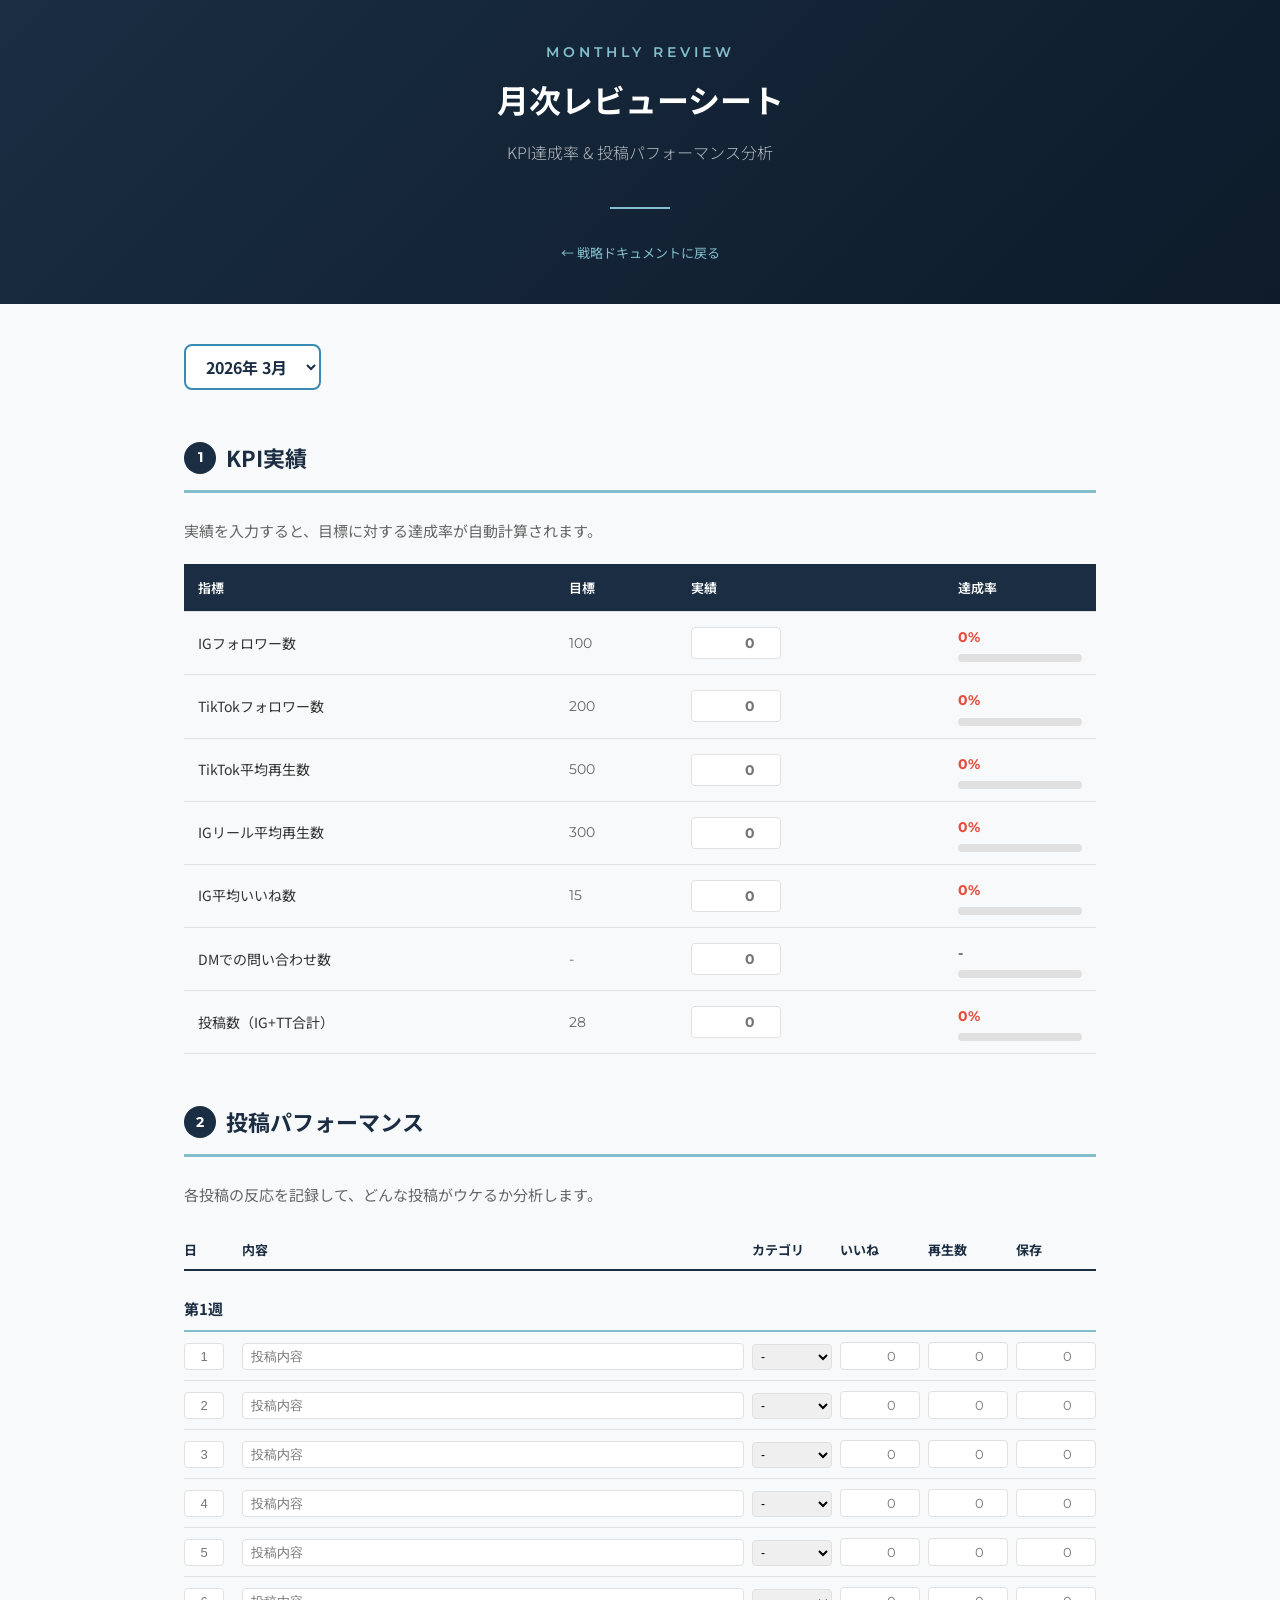
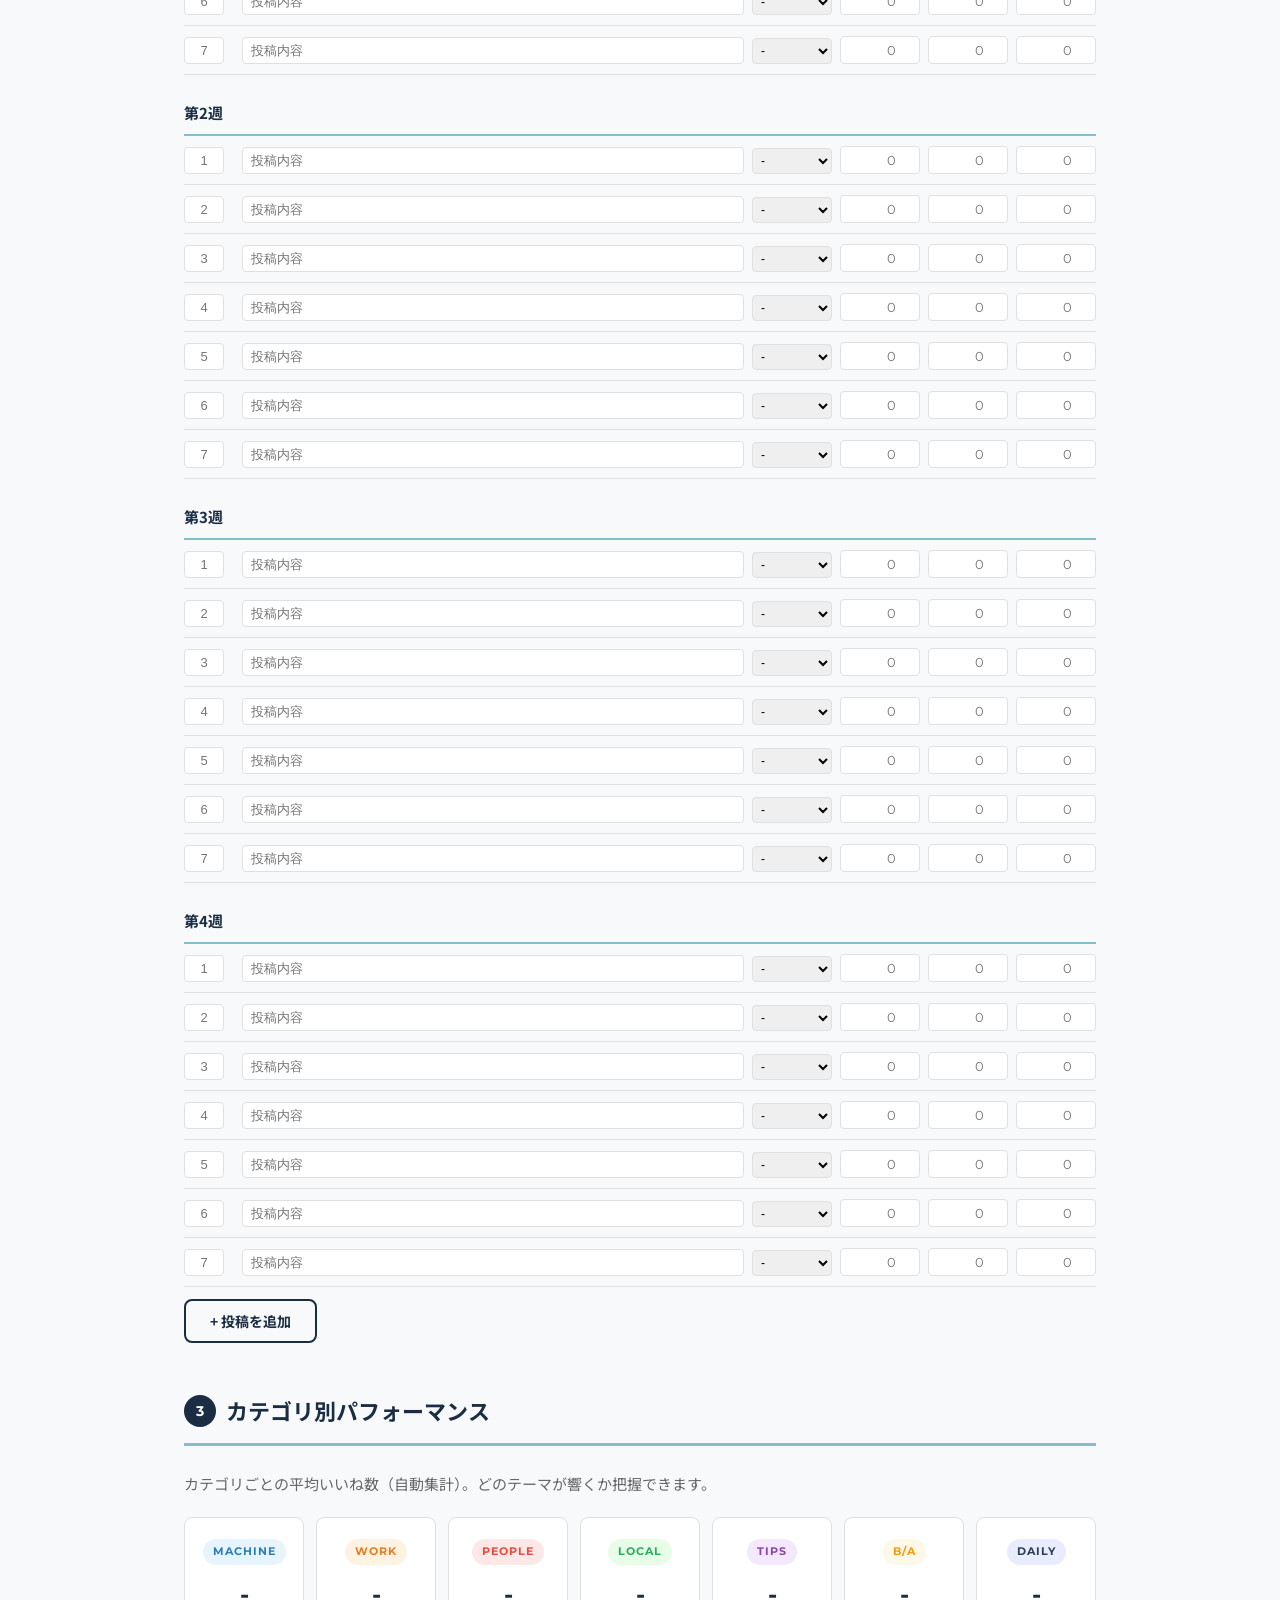
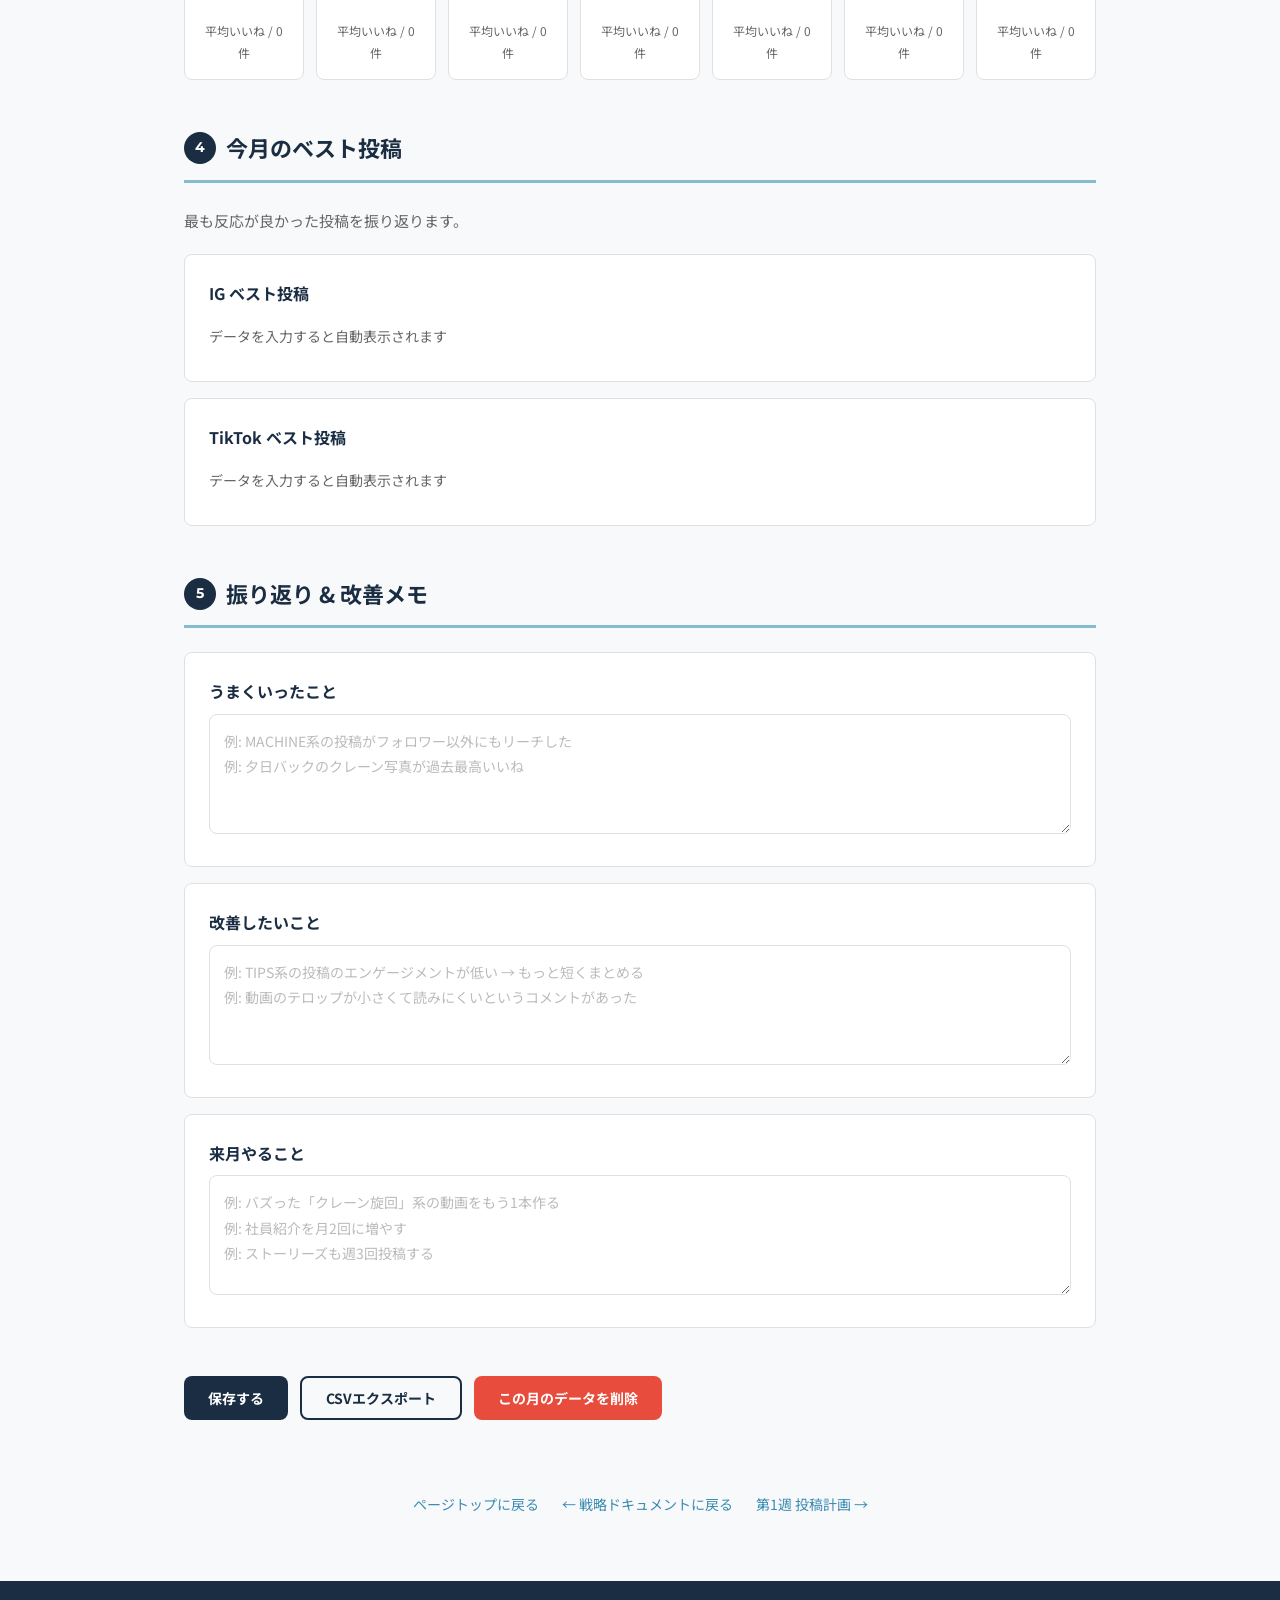
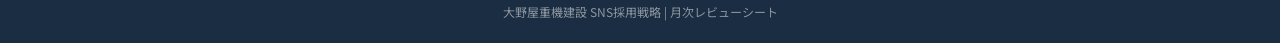
==== commit 00810a31: "Add IGリール平均再生数 KPI to monthly review sheet" ====
--- a/review.html
+++ b/review.html
@@ -324,6 +324,15 @@
             </td>
           </tr>
           <tr>
+            <td>IGリール平均再生数</td>
+            <td class="target-val" id="target-ig-reel-views">-</td>
+            <td><input type="number" id="kpi-ig-reel-views" min="0" placeholder="0"></td>
+            <td>
+              <span class="achievement none" id="rate-ig-reel-views">-</span>
+              <div class="progress-bar"><div class="fill" id="bar-ig-reel-views"></div></div>
+            </td>
+          </tr>
+          <tr>
             <td>IG平均いいね数</td>
             <td class="target-val" id="target-ig-likes">-</td>
             <td><input type="number" id="kpi-ig-likes" min="0" placeholder="0"></td>
@@ -438,13 +447,13 @@
   <script>
   // --- KPI目標データ（月ごと） ---
   const TARGETS = {
-    '2026-03': { igFollowers: 100, ttFollowers: 200, ttViews: 500, igLikes: 15,  dm: 0,  posts: 28 },
-    '2026-04': { igFollowers: 100, ttFollowers: 200, ttViews: 500, igLikes: 15,  dm: 0,  posts: 28 },
-    '2026-05': { igFollowers: 300, ttFollowers: 500, ttViews: 1000, igLikes: 30, dm: 1,  posts: 28 },
-    '2026-06': { igFollowers: 500, ttFollowers: 1000, ttViews: 2000, igLikes: 50, dm: 1, posts: 28 },
-    '2026-07': { igFollowers: 700, ttFollowers: 1500, ttViews: 3000, igLikes: 70, dm: 2, posts: 28 },
-    '2026-08': { igFollowers: 850, ttFollowers: 2000, ttViews: 4000, igLikes: 85, dm: 2, posts: 28 },
-    '2026-09': { igFollowers: 1000, ttFollowers: 3000, ttViews: 5000, igLikes: 100, dm: 3, posts: 28 },
+    '2026-03': { igFollowers: 100, ttFollowers: 200, ttViews: 500, igReelViews: 300,  igLikes: 15,  dm: 0,  posts: 28 },
+    '2026-04': { igFollowers: 100, ttFollowers: 200, ttViews: 500, igReelViews: 300,  igLikes: 15,  dm: 0,  posts: 28 },
+    '2026-05': { igFollowers: 300, ttFollowers: 500, ttViews: 1000, igReelViews: 800,  igLikes: 30, dm: 1,  posts: 28 },
+    '2026-06': { igFollowers: 500, ttFollowers: 1000, ttViews: 2000, igReelViews: 1500, igLikes: 50, dm: 1, posts: 28 },
+    '2026-07': { igFollowers: 700, ttFollowers: 1500, ttViews: 3000, igReelViews: 2500, igLikes: 70, dm: 2, posts: 28 },
+    '2026-08': { igFollowers: 850, ttFollowers: 2000, ttViews: 4000, igReelViews: 3500, igLikes: 85, dm: 2, posts: 28 },
+    '2026-09': { igFollowers: 1000, ttFollowers: 3000, ttViews: 5000, igReelViews: 5000, igLikes: 100, dm: 3, posts: 28 },
   };
 
   const CATEGORIES = ['MACHINE','WORK','PEOPLE','LOCAL','TIPS','B/A','DAILY'];
@@ -454,12 +463,13 @@
   };
 
   const KPI_FIELDS = [
-    { id: 'ig-followers', key: 'igFollowers' },
-    { id: 'tt-followers', key: 'ttFollowers' },
-    { id: 'tt-views',     key: 'ttViews' },
-    { id: 'ig-likes',     key: 'igLikes' },
-    { id: 'dm',           key: 'dm' },
-    { id: 'posts',        key: 'posts' },
+    { id: 'ig-followers',  key: 'igFollowers' },
+    { id: 'tt-followers',  key: 'ttFollowers' },
+    { id: 'tt-views',      key: 'ttViews' },
+    { id: 'ig-reel-views', key: 'igReelViews' },
+    { id: 'ig-likes',      key: 'igLikes' },
+    { id: 'dm',            key: 'dm' },
+    { id: 'posts',         key: 'posts' },
   ];
 
   let postRows = [];
@@ -485,6 +495,7 @@
     document.getElementById('target-ig-followers').textContent = t.igFollowers || '-';
     document.getElementById('target-tt-followers').textContent = t.ttFollowers || '-';
     document.getElementById('target-tt-views').textContent = t.ttViews || '-';
+    document.getElementById('target-ig-reel-views').textContent = t.igReelViews || '-';
     document.getElementById('target-ig-likes').textContent = t.igLikes || '-';
     document.getElementById('target-dm').textContent = t.dm > 0 ? t.dm : '-';
   }
